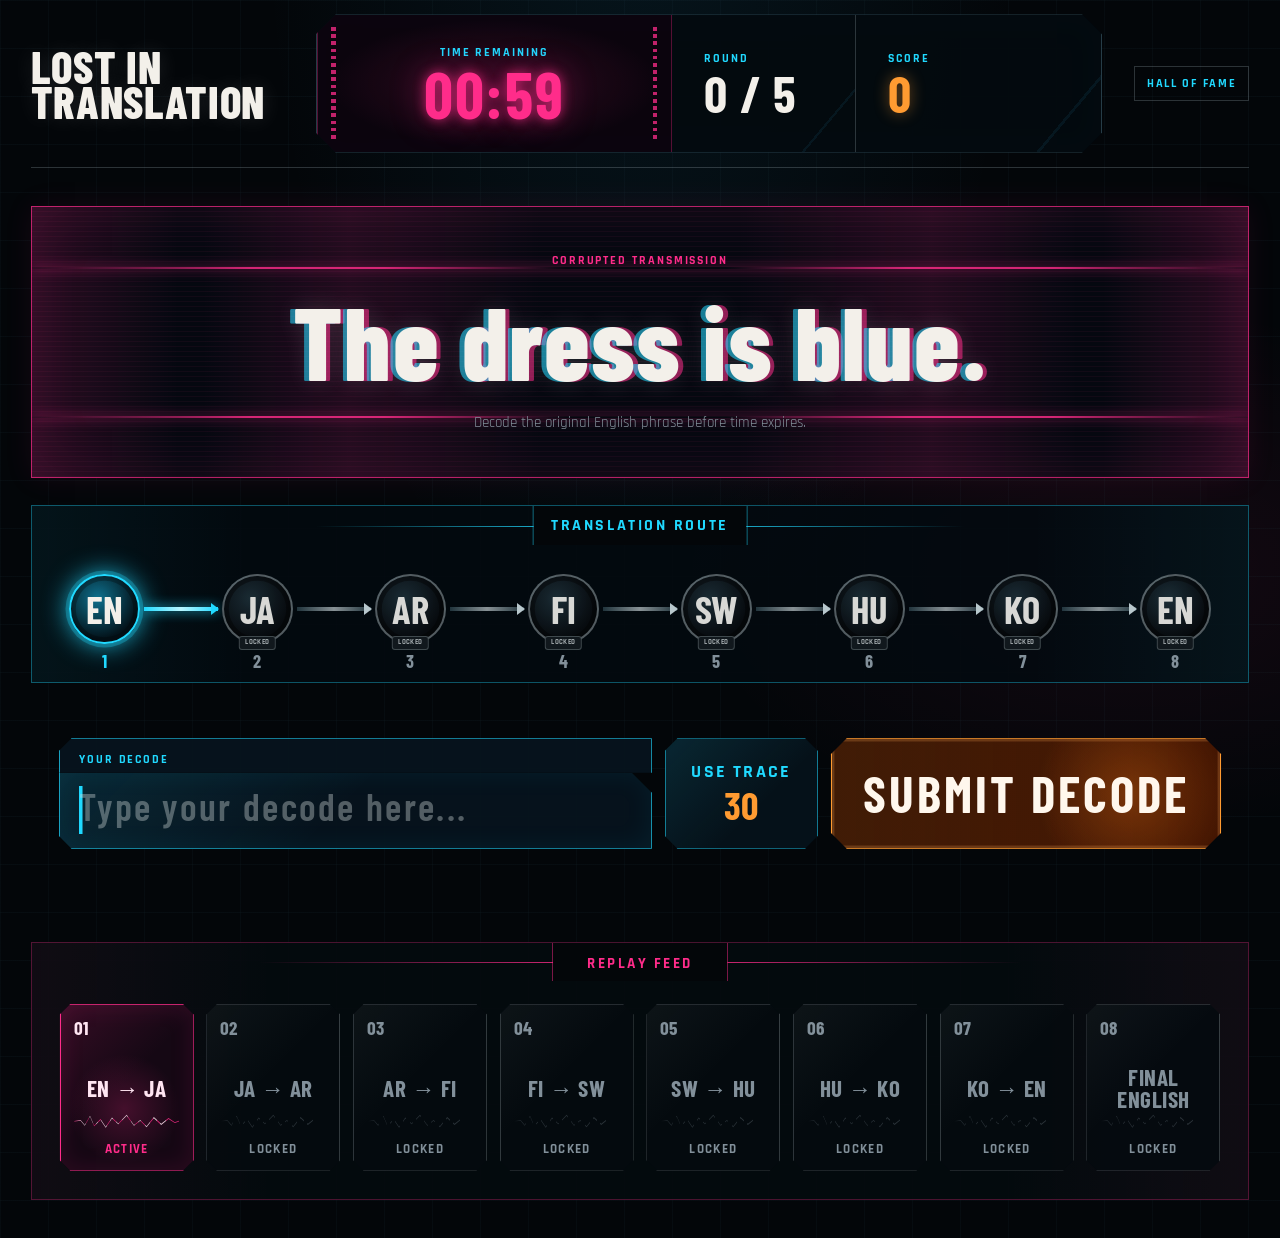
==== game_client/pages/game.html @ 87a0662b "This is the frontend of the Lost in Translation project, we will start with the backend functionalit" ====
<!DOCTYPE html>
<html lang="en">
    <head>
        <meta charset="UTF-8">
        <meta name="viewport" content="width=device-width, initial-scale=1.0">
        <title>Lost in Translation | Game</title>
        <link rel="stylesheet" href="../styles/game.css">
    </head>
    <body>
        <header class="game-header">
            <a class="game-logo" href="../../index.html">
                LOST IN <span>TRANSLATION</span>
            </a>

            <section class="hud" aria-label="Round status">
                <div class="hud-item timer">
                    <p>Time remaining</p>
                    <strong id="timer">01:00</strong>
                </div>

                <div class="hud-item">
                    <p>Round</p>
                    <strong id="round-progress">0 / 5</strong>
                </div>

                <div class="hud-item score">
                    <p>Score</p>
                    <strong id="score">0</strong>
                </div>
            </section>

            <a class="hall-link" href="hall-of-fame.html">
                Hall of Fame
            </a>
        </header>
        <main>

            <section class="transmission-panel">
                <p class="panel-label">Corrupted transmission</p>
                <h1 class="mangled-phrase">
                    The dress is blue.
                </h1>

                <p class="panel-description">
                    Decode the original English phrase before time expires.
                </p>
            </section>

            <section class="translation-route">
                <h2>Translation route</h2>

                <div class="route-nodes" role="list" aria-label="Translation route">
                    <div class="route-node active" role="listitem"><span>EN</span><small>1</small></div>
                    <span class="route-line"></span>

                    <div class="route-node" role="listitem"><span>JA</span><small>2</small></div>
                    <span class="route-line"></span>

                    <div class="route-node" role="listitem"><span>AR</span><small>3</small></div>
                    <span class="route-line"></span>

                    <div class="route-node" role="listitem"><span>FI</span><small>4</small></div>
                    <span class="route-line"></span>

                    <div class="route-node" role="listitem"><span>SW</span><small>5</small></div>
                    <span class="route-line"></span>

                    <div class="route-node" role="listitem"><span>HU</span><small>6</small></div>
                    <span class="route-line"></span>

                    <div class="route-node" role="listitem"><span>KO</span><small>7</small></div>
                    <span class="route-line"></span>

                    <div class="route-node" role="listitem"><span>EN</span><small>8</small></div>
                </div>
            </section>

            <form class="decode-console">
                <label for="guess-input">Your decode</label>

                <input
                    id="guess-input"
                    type="text"
                    maxlength="120"
                    placeholder="Type your decode here..."
                    required
                >

                <button class="hint-button" type="button">
                    Use trace <span>30</span>
                </button>

                <button class="submit-button" type="submit">
                    Submit decode
                </button>
            </form>

            <p class="feedback-message" id="feedback-message" aria-live="polite"></p>

            <section class="replay-feed">
                <div class="replay-heading">
                    <h2>Replay feed</h2>
                    <p>The full journey unlocks when the round ends.</p>
                </div>

                <div class="replay-cards" role="list" aria-label="Replay feed">
                    <article class="replay-card active" role="listitem">
                        <span class="step-number">01</span>
                        <h3>EN → JA</h3>
                        <p>Active</p>
                    </article>

                    <article class="replay-card locked" role="listitem">
                        <span class="step-number">02</span>
                        <h3>JA → AR</h3>
                        <p>Locked</p>
                    </article>

                    <article class="replay-card locked" role="listitem">
                        <span class="step-number">03</span>
                        <h3>AR → FI</h3>
                        <p>Locked</p>
                    </article>

                    <article class="replay-card locked" role="listitem">
                        <span class="step-number">04</span>
                        <h3>FI → SW</h3>
                        <p>Locked</p>
                    </article>

                    <article class="replay-card locked" role="listitem">
                        <span class="step-number">05</span>
                        <h3>SW → HU</h3>
                        <p>Locked</p>
                    </article>

                    <article class="replay-card locked" role="listitem">
                        <span class="step-number">06</span>
                        <h3>HU → KO</h3>
                        <p>Locked</p>
                    </article>

                    <article class="replay-card locked" role="listitem">
                        <span class="step-number">07</span>
                        <h3>KO → EN</h3>
                        <p>Locked</p>
                    </article>

                    <article class="replay-card locked" role="listitem">
                        <span class="step-number">08</span>
                        <h3>Final English</h3>
                        <p>Locked</p>
                    </article>
                </div>
            </section>
        </main>
        <script src="../scripts/game-page.js"></script>
    </body>
</html>
---- game_client/styles/game.css ----
@import url("https://fonts.googleapis.com/css2?family=Barlow+Condensed:wght@500;600;700;800&family=Rajdhani:wght@500;600;700&display=swap");

:root {
    --game-bg: #030609;
    --game-surface: #071018;
    --game-surface-strong: #0b1620;
    --game-border: rgba(96, 206, 245, 0.38);
    --game-border-muted: rgba(177, 192, 202, 0.24);
    --game-text: #f3f0ea;
    --game-muted: #82909a;
    --game-cyan: #20d9ff;
    --game-pink: #ff2c8a;
    --game-orange: #ff9b31;
    --game-page-width: 96rem;
    --game-gutter: clamp(1rem, 2.4vw, 2.5rem);
    --game-display: "Barlow Condensed", "Arial Narrow", sans-serif;
    --game-ui: "Rajdhani", "Segoe UI", sans-serif;
}

* {
    box-sizing: border-box;
}

html {
    min-width: 20rem;
    background: var(--game-bg);
}

body {
    min-height: 100vh;
    margin: 0;
    overflow-x: hidden;
    color: var(--game-text);
    font-family: var(--game-ui);
    background-color: var(--game-bg);
    background-image:
        linear-gradient(rgba(91, 167, 198, 0.04) 1px, transparent 1px),
        linear-gradient(90deg, rgba(91, 167, 198, 0.035) 1px, transparent 1px),
        radial-gradient(ellipse at 50% -12%, rgba(31, 158, 207, 0.1), transparent 42%),
        radial-gradient(ellipse at 88% 46%, rgba(255, 44, 138, 0.07), transparent 28%);
    background-size: 3rem 3rem, 3rem 3rem, auto, auto;
}

body::before {
    position: fixed;
    z-index: -1;
    inset: 0;
    content: "";
    pointer-events: none;
    opacity: 0.42;
    background: repeating-linear-gradient(
        0deg,
        rgba(255, 255, 255, 0.014) 0,
        rgba(255, 255, 255, 0.014) 1px,
        transparent 1px,
        transparent 4px
    );
}

a {
    color: inherit;
}

.game-header,
main {
    width: min(var(--game-page-width), calc(100% - (var(--game-gutter) * 2)));
    margin-inline: auto;
}

.game-header {
    display: grid;
    align-items: center;
    grid-template-columns: minmax(10rem, 0.9fr) minmax(31rem, 2.8fr) auto;
    gap: clamp(1rem, 2.5vw, 2.5rem);
    min-height: 10.5rem;
    padding-block: 0.9rem;
    border-bottom: 1px solid var(--game-border-muted);
}

.game-logo {
    max-width: 13rem;
    color: var(--game-text);
    font-family: var(--game-display);
    font-size: clamp(1.7rem, 3.5vw, 3.25rem);
    font-weight: 800;
    letter-spacing: 0.015em;
    line-height: 0.78;
    text-decoration: none;
    text-transform: uppercase;
    text-shadow: 0 0 1.4rem rgba(255, 255, 255, 0.12);
}

.game-logo span {
    display: block;
}

.hall-link {
    justify-self: end;
    padding: 0.55rem 0.75rem;
    border: 1px solid var(--game-border-muted);
    color: var(--game-cyan);
    font-family: var(--game-ui);
    font-size: 0.75rem;
    font-weight: 700;
    letter-spacing: 0.14em;
    text-decoration: none;
    text-transform: uppercase;
}

.hall-link:hover,
.hall-link:focus-visible {
    border-color: var(--game-cyan);
    color: var(--game-text);
}

main {
    display: grid;
    gap: clamp(1.25rem, 2.1vw, 2rem);
    padding-block: clamp(1.25rem, 3vw, 2.75rem);
}

.hud,
.transmission-panel,
.translation-route,
.decode-console,
.replay-feed {
    border: 1px solid var(--game-border-muted);
    background: rgba(4, 11, 16, 0.82);
}

.hud {
    display: grid;
    grid-template-columns: minmax(12rem, 1.45fr) minmax(7rem, 0.75fr) minmax(10rem, 1fr);
    align-self: stretch;
    overflow: hidden;
    border-color: rgba(125, 190, 216, 0.28);
    clip-path: polygon(1.25rem 0, calc(100% - 1.25rem) 0, 100% 1.25rem, 100% calc(100% - 1.25rem), calc(100% - 1.25rem) 100%, 1.25rem 100%, 0 calc(100% - 1.25rem), 0 1.25rem);
    box-shadow:
        inset 0 0 2rem rgba(21, 110, 142, 0.14),
        0 0.75rem 2rem rgba(0, 0, 0, 0.32);
}

.hud-item {
    display: grid;
    align-content: center;
    position: relative;
    min-height: 8.35rem;
    padding: 1rem clamp(1rem, 2.5vw, 2rem);
    border-right: 1px solid var(--game-border-muted);
    background:
        linear-gradient(130deg, transparent 0 82%, rgba(37, 180, 231, 0.08) 82% 83%, transparent 83%),
        rgba(3, 10, 15, 0.86);
}

.hud-item:last-child {
    border-right: 0;
}

.hud-item p,
.panel-label,
.translation-route h2,
.decode-console label,
.replay-heading h2 {
    margin: 0;
    color: var(--game-cyan);
    font-family: var(--game-ui);
    font-size: 0.75rem;
    font-weight: 700;
    letter-spacing: 0.16em;
    text-transform: uppercase;
}

.hud-item strong {
    margin-top: 0.3rem;
    color: var(--game-text);
    font-family: var(--game-display);
    font-size: clamp(2rem, 4vw, 3.25rem);
    font-weight: 700;
    letter-spacing: 0.025em;
    line-height: 0.9;
}

.timer strong {
    color: var(--game-pink);
    font-size: clamp(3rem, 5vw, 4.7rem);
    text-shadow: 0 0 0.7rem rgba(255, 44, 138, 0.72), 0 0 2.2rem rgba(255, 44, 138, 0.4);
}

.score strong {
    color: var(--game-orange);
    text-shadow: 0 0 0.9rem rgba(255, 155, 49, 0.45);
}

.timer {
    justify-items: center;
    border-inline: 1px solid rgba(255, 44, 138, 0.3);
    background:
        radial-gradient(ellipse at center, rgba(255, 44, 138, 0.16), transparent 66%),
        rgba(12, 4, 14, 0.92);
}

.timer::before,
.timer::after {
    position: absolute;
    top: 0.7rem;
    bottom: 0.7rem;
    width: 0.28rem;
    content: "";
    opacity: 0.75;
    background: repeating-linear-gradient(to bottom, var(--game-pink) 0 0.22rem, transparent 0.22rem 0.45rem);
}

.timer::before {
    left: 0.85rem;
}

.timer::after {
    right: 0.85rem;
}

.hud-item:not(.timer) p {
    color: var(--game-cyan);
}

.score {
    padding-right: clamp(1rem, 3vw, 2.8rem);
}

.transmission-panel {
    position: relative;
    overflow: hidden;
    display: grid;
    place-items: center;
    min-height: clamp(12rem, 24vw, 17rem);
    padding: clamp(1.25rem, 3vw, 2.5rem);
    border-color: rgba(255, 44, 138, 0.7);
    text-align: center;
    background:
        linear-gradient(90deg, rgba(255, 44, 138, 0.15), transparent 12%, transparent 88%, rgba(255, 44, 138, 0.15)),
        repeating-linear-gradient(0deg, rgba(255, 44, 138, 0.05) 0 1px, transparent 1px 5px),
        linear-gradient(90deg, transparent 0 14%, rgba(255, 44, 138, 0.12) 26%, transparent 42% 58%, rgba(255, 44, 138, 0.12) 74%, transparent 86% 100%),
        #050810;
    box-shadow:
        inset 0 0 3.5rem rgba(255, 44, 138, 0.1),
        0 0 1.75rem rgba(255, 44, 138, 0.08);
}

.transmission-panel::before,
.transmission-panel::after {
    position: absolute;
    z-index: 0;
    right: 0;
    left: 0;
    height: 2px;
    content: "";
    opacity: 0.82;
    background: linear-gradient(90deg, transparent, var(--game-pink) 18% 29%, transparent 44% 57%, var(--game-pink) 72% 84%, transparent);
    box-shadow: 0 0 0.7rem var(--game-pink);
}

.transmission-panel::before {
    top: 22%;
}

.transmission-panel::after {
    bottom: 22%;
}

.transmission-panel > * {
    position: relative;
    z-index: 1;
}

.panel-label {
    color: var(--game-pink);
}

.mangled-phrase {
    margin: 0.85rem 0;
    color: var(--game-text);
    font-family: var(--game-display);
    font-size: clamp(3rem, 8vw, 7.25rem);
    font-weight: 800;
    letter-spacing: 0.015em;
    line-height: 0.86;
    text-shadow:
        -0.045em 0 rgba(32, 217, 255, 0.55),
        0.045em 0 rgba(255, 44, 138, 0.55),
        0 0 1.6rem rgba(255, 255, 255, 0.14);
}

.panel-description,
.replay-heading p {
    margin: 0;
    color: var(--game-muted);
    font-size: 0.95rem;
}

.translation-route,
.decode-console,
.replay-feed {
    padding: clamp(1rem, 2.2vw, 1.75rem);
}

.decode-console {
    display: grid;
    grid-template-columns: minmax(0, 1fr) minmax(9.5rem, 0.28fr) minmax(15rem, 0.68fr);
    grid-template-rows: 2.15rem minmax(4.75rem, 1fr);
    gap: 0;
    border: 0;
    background: transparent;
}

.decode-console label {
    display: flex;
    align-items: end;
    grid-column: 1;
    grid-row: 1;
    padding: 0.65rem 1.2rem 0.35rem;
    border: 1px solid rgba(32, 217, 255, 0.72);
    border-bottom: 0;
    color: var(--game-cyan);
    background: rgba(7, 20, 29, 0.94);
    clip-path: polygon(0.8rem 0, 100% 0, 100% 100%, 0 100%, 0 0.8rem);
}

.decode-console input {
    width: 100%;
    min-width: 0;
    grid-column: 1;
    grid-row: 2;
    padding: 0.45rem 1.2rem 0.95rem;
    border: 1px solid rgba(32, 217, 255, 0.72);
    border-top: 0;
    border-radius: 0;
    outline: 0;
    color: var(--game-text);
    font-family: var(--game-display);
    font-size: clamp(1.65rem, 3vw, 2.7rem);
    font-weight: 600;
    letter-spacing: 0.06em;
    line-height: 1;
    caret-color: var(--game-cyan);
    background:
        linear-gradient(90deg, var(--game-cyan) 0 0) 1.2rem 50% / 0.22rem 64% no-repeat,
        linear-gradient(135deg, rgba(32, 217, 255, 0.11), transparent 48%),
        rgba(7, 20, 29, 0.94);
    box-shadow: inset 0 0 1.75rem rgba(32, 217, 255, 0.07);
    clip-path: polygon(0 0, calc(100% - 1.25rem) 0, 100% 1.25rem, 100% 100%, 0.8rem 100%, 0  calc(100% - 0.8rem));
}

.decode-console input::placeholder {
    color: rgba(210, 219, 219, 0.38);
    opacity: 1;
}

.decode-console input:focus {
    border-color: var(--game-cyan);
    background-color: rgba(9, 30, 42, 0.95);
    box-shadow:
        inset 0 0 1.75rem rgba(32, 217, 255, 0.13),
        0 0 1.1rem rgba(32, 217, 255, 0.16);
}

.decode-console:focus-within label {
    color: var(--game-text);
    border-color: var(--game-cyan);
}

.hint-button,
.submit-button {
    position: relative;
    display: grid;
    place-content: center;
    min-height: 100%;
    border: 1px solid transparent;
    border-radius: 0;
    font-family: var(--game-display);
    font-weight: 700;
    letter-spacing: 0.06em;
    line-height: 0.9;
    cursor: pointer;
    transition: border-color 170ms ease, box-shadow 170ms ease, color 170ms ease, transform 170ms ease;
}

.hint-button {
    grid-column: 2;
    grid-row: 1 / -1;
    margin-left: 0.8rem;
    border-color: rgba(32, 217, 255, 0.54);
    color: var(--game-cyan);
    font-family: var(--game-ui);
    font-size: clamp(0.9rem, 1.5vw, 1.15rem);
    letter-spacing: 0.12em;
    text-transform: uppercase;
    background: linear-gradient(135deg, rgba(32, 217, 255, 0.11), transparent 62%), #051119;
    clip-path: polygon(0.8rem 0, calc(100% - 0.8rem) 0, 100% 0.8rem, 100% calc(100% - 0.8rem), calc(100% - 0.8rem) 100%, 0.8rem 100%, 0 calc(100% - 0.8rem), 0 0.8rem);
}

.hint-button span {
    display: block;
    margin-top: 0.45rem;
    color: var(--game-orange);
    font-family: var(--game-display);
    font-size: clamp(2rem, 3vw, 3rem);
    letter-spacing: 0.02em;
}

.submit-button {
    grid-column: 3;
    grid-row: 1 / -1;
    margin-left: 0.8rem;
    border-color: var(--game-orange);
    color: #fff7ed;
    font-size: clamp(2rem, 4vw, 3.55rem);
    text-transform: uppercase;
    background:
        radial-gradient(circle at 77% 50%, rgba(255, 126, 24, 0.28), transparent 31%),
        linear-gradient(90deg, rgba(255, 115, 17, 0.16), rgba(81, 25, 1, 0.76)),
        #1c0b04;
    box-shadow:
        inset 0 0 0 0.15rem rgba(255, 170, 82, 0.22),
        0 0 1.1rem rgba(255, 123, 25, 0.36);
    clip-path: polygon(1rem 0, calc(100% - 1rem) 0, 100% 1rem, 100% calc(100% - 1rem), calc(100% - 1rem) 100%, 1rem 100%, 0 calc(100% - 1rem), 0 1rem);
}

.hint-button:hover,
.hint-button:focus-visible {
    border-color: var(--game-cyan);
    box-shadow: 0 0 1.25rem rgba(32, 217, 255, 0.22);
    transform: translateY(-0.13rem);
}

.submit-button:hover,
.submit-button:focus-visible {
    border-color: #ffd19f;
    color: #ffffff;
    box-shadow:
        inset 0 0 0 0.15rem rgba(255, 210, 165, 0.4),
        0 0 1.75rem rgba(255, 123, 25, 0.58);
    transform: translateY(-0.13rem);
}

.hint-button:disabled,
.submit-button:disabled {
    cursor: not-allowed;
    opacity: 0.42;
    box-shadow: none;
    transform: none;
}

.feedback-message {
    min-height: 1.4rem;
    margin: -0.65rem 0 0;
    color: var(--game-muted);
    font-size: 0.92rem;
    font-weight: 600;
    letter-spacing: 0.04em;
    text-align: center;
}

.feedback-message[data-status="success"] {
    color: #7ff1c6;
}

.feedback-message[data-status="error"] {
    color: var(--game-pink);
}

.replay-feed {
    position: relative;
    overflow: hidden;
    padding-top: clamp(3.25rem, 4.75vw, 4.25rem);
    border-color: rgba(255, 44, 138, 0.28);
    background:
        linear-gradient(90deg, rgba(255, 44, 138, 0.05), transparent 20% 80%, rgba(255, 44, 138, 0.05)),
        rgba(4, 10, 14, 0.9);
}

.replay-heading {
    position: absolute;
    top: 0;
    left: 50%;
    z-index: 1;
    min-width: 11rem;
    padding: 0.65rem 1rem 0.5rem;
    border-inline: 1px solid rgba(255, 44, 138, 0.47);
    text-align: center;
    transform: translateX(-50%);
    background: var(--game-bg);
}

.replay-heading::before,
.replay-heading::after {
    position: absolute;
    top: 50%;
    width: min(23vw, 20rem);
    height: 1px;
    content: "";
    background: linear-gradient(90deg, transparent, rgba(255, 44, 138, 0.78));
}

.replay-heading::before {
    right: 100%;
}

.replay-heading::after {
    left: 100%;
    transform: scaleX(-1);
}

.replay-heading h2 {
    color: var(--game-pink);
    font-size: clamp(0.8rem, 1.2vw, 1rem);
}

.replay-heading p {
    display: none;
}

.replay-cards {
    display: grid;
    grid-template-columns: repeat(8, minmax(0, 1fr));
    gap: clamp(0.45rem, 1vw, 0.85rem);
}

.replay-card {
    position: relative;
    display: grid;
    align-content: space-between;
    min-height: clamp(9rem, 13vw, 11.5rem);
    padding: 0.8rem clamp(0.55rem, 1vw, 0.9rem);
    overflow: hidden;
    border: 1px solid rgba(185, 195, 198, 0.25);
    color: var(--game-muted);
    background:
        linear-gradient(135deg, rgba(181, 201, 206, 0.05), transparent 45%),
        rgba(5, 11, 15, 0.9);
    clip-path: polygon(0.65rem 0, calc(100% - 0.65rem) 0, 100% 0.65rem, 100% calc(100% - 0.65rem), calc(100% - 0.65rem) 100%, 0.65rem 100%, 0 calc(100% - 0.65rem), 0 0.65rem);
    transition: border-color 170ms ease, box-shadow 170ms ease, color 170ms ease, transform 170ms ease;
}

.replay-card::after {
    position: absolute;
    right: 0.85rem;
    bottom: 2.45rem;
    left: 0.85rem;
    height: 1.15rem;
    content: "";
    opacity: 0.3;
    background:
        linear-gradient(90deg, transparent, currentColor 8% 11%, transparent 11% 14%, currentColor 14% 18%, transparent 18% 21%, currentColor 21% 23%, transparent 23% 26%, currentColor 26% 31%, transparent 31% 34%, currentColor 34% 37%, transparent 37% 40%, currentColor 40% 43%, transparent 43% 46%, currentColor 46% 51%, transparent 51% 54%, currentColor 54% 58%, transparent 58% 61%, currentColor 61% 64%, transparent 64% 68%, currentColor 68% 72%, transparent 72% 75%, currentColor 75% 79%, transparent 79% 82%, currentColor 82% 88%, transparent 88%);
    clip-path: polygon(0 49%, 6% 43%, 10% 70%, 15% 20%, 19% 73%, 25% 38%, 30% 80%, 36% 30%, 42% 62%, 50% 15%, 57% 70%, 63% 43%, 69% 78%, 76% 27%, 83% 64%, 90% 32%, 96% 55%, 100% 48%, 100% 52%, 96% 60%, 90% 38%, 83% 71%, 76% 34%, 69% 83%, 63% 48%, 57% 75%, 50% 20%, 42% 67%, 36% 35%, 30% 85%, 25% 43%, 19% 78%, 15% 25%, 10% 75%, 6% 48%, 0 52%);
}

.replay-card:hover {
    border-color: rgba(32, 217, 255, 0.53);
    color: #b4c6cc;
    transform: translateY(-0.16rem);
}

.step-number {
    position: relative;
    z-index: 1;
    color: currentColor;
    font-family: var(--game-display);
    font-size: clamp(0.9rem, 1.5vw, 1.3rem);
    font-weight: 700;
    line-height: 1;
}

.replay-card h3,
.replay-card p {
    position: relative;
    z-index: 1;
    margin: 0;
    font-family: var(--game-display);
    font-weight: 700;
    text-transform: uppercase;
}

.replay-card h3 {
    align-self: center;
    color: currentColor;
    font-size: clamp(1rem, 1.8vw, 1.55rem);
    letter-spacing: 0.02em;
    line-height: 0.95;
    text-align: center;
}

.replay-card p {
    align-self: end;
    color: currentColor;
    font-family: var(--game-ui);
    font-size: clamp(0.65rem, 1vw, 0.82rem);
    letter-spacing: 0.1em;
    text-align: center;
}

.replay-card.active {
    border-color: var(--game-pink);
    color: #ffe5f2;
    background:
        radial-gradient(circle at 48% 63%, rgba(255, 44, 138, 0.2), transparent 44%),
        linear-gradient(135deg, rgba(255, 44, 138, 0.14), transparent 48%),
        #150814;
    box-shadow:
        inset 0 0 1.5rem rgba(255, 44, 138, 0.12),
        0 0 1.25rem rgba(255, 44, 138, 0.44);
}

.replay-card.active::after {
    opacity: 0.86;
    background-color: var(--game-pink);
    box-shadow: 0 0 0.7rem var(--game-pink);
}

.replay-card.active p {
    color: var(--game-pink);
}

.replay-card.revealed {
    border-color: rgba(32, 217, 255, 0.44);
    color: #bcebf2;
    background:
        radial-gradient(circle at 50% 60%, rgba(32, 217, 255, 0.09), transparent 46%),
        #061217;
}

.replay-card.revealed::after {
    opacity: 0.58;
    background-color: var(--game-cyan);
    box-shadow: 0 0 0.55rem rgba(32, 217, 255, 0.58);
}

.replay-card.revealed p {
    color: var(--game-cyan);
}

.translation-route {
    position: relative;
    overflow-x: auto;
    overflow-y: hidden;
    padding-top: clamp(2.8rem, 4.2vw, 3.75rem);
    border-color: rgba(32, 217, 255, 0.36);
    background:
        linear-gradient(90deg, rgba(32, 217, 255, 0.05), transparent 18% 82%, rgba(32, 217, 255, 0.05)),
        rgba(3, 10, 15, 0.88);
}

.translation-route h2 {
    position: absolute;
    top: 0;
    left: 50%;
    z-index: 1;
    min-width: 13rem;
    margin: 0;
    padding: 0.55rem 1.1rem;
    border-inline: 1px solid rgba(32, 217, 255, 0.48);
    color: var(--game-cyan);
    font-size: clamp(0.8rem, 1.3vw, 1rem);
    text-align: center;
    transform: translateX(-50%);
    background: var(--game-bg);
}

.translation-route h2::before,
.translation-route h2::after {
    position: absolute;
    top: 50%;
    width: min(17vw, 14rem);
    height: 1px;
    content: "";
    background: linear-gradient(90deg, transparent, rgba(32, 217, 255, 0.75));
}

.translation-route h2::before {
    right: 100%;
}

.translation-route h2::after {
    left: 100%;
    transform: scaleX(-1);
}

.route-nodes {
    display: flex;
    align-items: center;
    justify-content: center;
    min-width: max-content;
    padding: 0.85rem 0.6rem 0.65rem;
}

.route-node {
    position: relative;
    display: grid;
    place-items: center;
    flex: 0 0 clamp(3.65rem, 5.5vw, 5.25rem);
    width: clamp(3.65rem, 5.5vw, 5.25rem);
    aspect-ratio: 1;
    border: 2px solid rgba(187, 202, 208, 0.42);
    border-radius: 50%;
    color: #d8d8d5;
    font-family: var(--game-display);
    font-size: clamp(1.75rem, 3vw, 2.8rem);
    font-weight: 700;
    line-height: 1;
    background: radial-gradient(circle at 40% 34%, rgba(36, 57, 67, 0.72), #070b0f 66%);
    box-shadow: inset 0 0 0 0.3rem rgba(0, 0, 0, 0.38);
}

.route-node.active {
    border-color: var(--game-cyan);
    color: var(--game-text);
    background: radial-gradient(circle at 40% 34%, rgba(16, 123, 154, 0.9), #03141c 67%);
    box-shadow:
        inset 0 0 0 0.3rem rgba(0, 0, 0, 0.28),
        0 0 0 0.22rem rgba(32, 217, 255, 0.28),
        0 0 1.65rem rgba(32, 217, 255, 0.9);
}

.route-node small {
    position: absolute;
    top: calc(100% + 0.6rem);
    left: 50%;
    color: var(--game-muted);
    font-family: var(--game-display);
    font-size: 1.15rem;
    font-weight: 700;
    line-height: 1;
    transform: translateX(-50%);
}

.route-node.active small {
    color: var(--game-cyan);
}

.route-node:not(.active)::after {
    position: absolute;
    top: calc(100% - 0.4rem);
    left: 50%;
    padding: 0.18rem 0.3rem;
    border: 1px solid rgba(187, 202, 208, 0.27);
    border-radius: 0.2rem;
    color: #a5acaf;
    content: "LOCKED";
    font-family: var(--game-ui);
    font-size: 0.42rem;
    font-weight: 700;
    letter-spacing: 0.07em;
    line-height: 1;
    transform: translateX(-50%);
    background: #11181d;
}

.route-line {
    position: relative;
    flex: 1 1 clamp(1.25rem, 3.1vw, 3.9rem);
    min-width: 1.25rem;
    height: 0.22rem;
    margin-inline: 0.25rem;
    background: linear-gradient(90deg, rgba(86, 128, 141, 0.36), rgba(218, 229, 232, 0.62), rgba(86, 128, 141, 0.36));
}

.route-line::after {
    position: absolute;
    top: 50%;
    right: -0.05rem;
    width: 0;
    height: 0;
    content: "";
    transform: translateY(-50%);
    border-top: 0.42rem solid transparent;
    border-bottom: 0.42rem solid transparent;
    border-left: 0.52rem solid #b8c8cd;
}

.route-node.active + .route-line {
    background: linear-gradient(90deg, var(--game-cyan), #b8f6ff, var(--game-cyan));
    box-shadow: 0 0 0.7rem rgba(32, 217, 255, 0.92);
}

.route-node.active + .route-line::after {
    border-left-color: var(--game-cyan);
}

.route-node.revealed {
    border-color: rgba(32, 217, 255, 0.56);
    color: #b7effa;
    background: radial-gradient(circle at 40% 34%, rgba(12, 80, 100, 0.85), #061218 67%);
    box-shadow: inset 0 0 0 0.3rem rgba(0, 0, 0, 0.28), 0 0 0.85rem rgba(32, 217, 255, 0.16);
}

.route-node.revealed::after {
    border-color: rgba(32, 217, 255, 0.42);
    color: #9ceafa;
    content: "TRACED";
    background: #06171f;
}

@media (max-width: 60rem) {
    .game-header {
        grid-template-columns: 1fr auto;
    }

    .hud {
        grid-column: 1 / -1;
        grid-row: 2;
    }
}

:focus-visible {
    outline: 2px solid var(--game-cyan);
    outline-offset: 3px;
}

@media (max-width: 42rem) {
    .game-header {
        grid-template-columns: 1fr auto;
        gap: 0.75rem;
        min-height: 5.5rem;
        padding-block: 1rem;
    }

    .hud {
        grid-column: 1 / -1;
        grid-row: 2;
        grid-template-columns: 1.25fr 0.85fr 1fr;
        clip-path: none;
    }

    .hud-item {
        min-height: 5.5rem;
        padding: 0.8rem;
    }

    .hud-item p {
        font-size: 0.62rem;
        letter-spacing: 0.08em;
    }

    .hud-item strong {
        font-size: clamp(1.75rem, 9vw, 2.25rem);
    }

    .timer strong {
        font-size: clamp(2.5rem, 13vw, 3.4rem);
    }

    .timer::before,
    .timer::after {
        display: none;
    }

    .translation-route h2::before,
    .translation-route h2::after {
        display: none;
    }

    .route-nodes {
        justify-content: flex-start;
        scroll-snap-type: x proximity;
    }

    .route-node {
        scroll-snap-align: center;
    }

    .replay-feed {
        overflow-x: auto;
        overflow-y: hidden;
    }

    .replay-heading::before,
    .replay-heading::after {
        display: none;
    }

    .replay-cards {
        grid-template-columns: repeat(8, minmax(8rem, 1fr));
        min-width: max-content;
        scroll-snap-type: x proximity;
    }

    .replay-card {
        scroll-snap-align: start;
    }

    .decode-console {
        grid-template-columns: repeat(2, minmax(0, 1fr));
        grid-template-rows: 2.1rem 4.5rem 4.4rem;
        gap: 0.65rem;
    }

    .decode-console label,
    .decode-console input {
        grid-column: 1 / -1;
    }

    .decode-console label {
        grid-row: 1;
    }

    .decode-console input {
        grid-row: 2;
    }

    .hint-button,
    .submit-button {
        grid-row: 3;
        margin-left: 0;
    }

    .hint-button {
        grid-column: 1;
    }

    .submit-button {
        grid-column: 2;
        font-size: clamp(1.65rem, 7vw, 2.25rem);
    }
}

@media (prefers-reduced-motion: reduce) {
    *,
    *::before,
    *::after {
        scroll-behavior: auto !important;
        transition-duration: 0.01ms !important;
    }
}
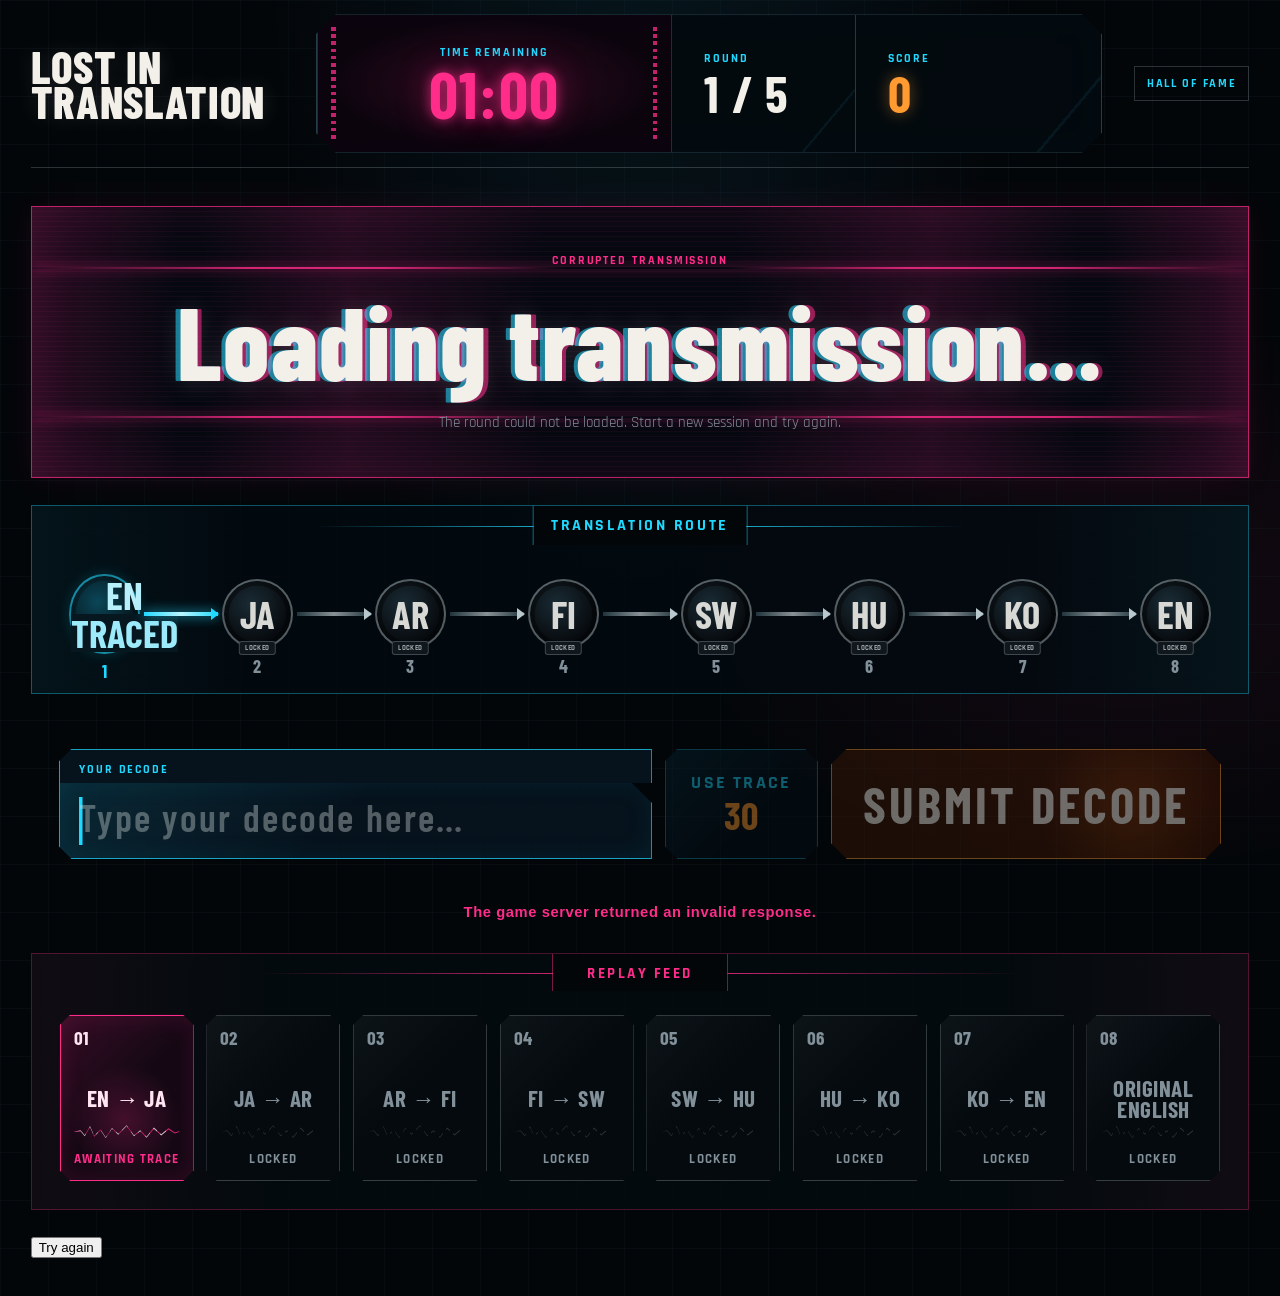
==== commit 6fb1c4d9: "Restoring the missing updated files that I had, as in the JavaScript files, and the Hall of Fame HTM" ====
--- a/game_client/pages/game.html
+++ b/game_client/pages/game.html
@@ -8,152 +8,62 @@
     </head>
     <body>
         <header class="game-header">
-            <a class="game-logo" href="../../index.html">
-                LOST IN <span>TRANSLATION</span>
-            </a>
-
+            <a class="game-logo" href="../../index.html">LOST IN <span>TRANSLATION</span></a>
             <section class="hud" aria-label="Round status">
-                <div class="hud-item timer">
-                    <p>Time remaining</p>
-                    <strong id="timer">01:00</strong>
-                </div>
-
-                <div class="hud-item">
-                    <p>Round</p>
-                    <strong id="round-progress">0 / 5</strong>
-                </div>
-
-                <div class="hud-item score">
-                    <p>Score</p>
-                    <strong id="score">0</strong>
-                </div>
+                <div class="hud-item timer"><p>Time remaining</p><strong id="timer">01:00</strong></div>
+                <div class="hud-item"><p>Round</p><strong id="round-progress">0 / 5</strong></div>
+                <div class="hud-item score"><p>Score</p><strong id="score">0</strong></div>
             </section>
-
-            <a class="hall-link" href="hall-of-fame.html">
-                Hall of Fame
-            </a>
+            <a class="hall-link" href="hall-of-fame.html">Hall of Fame</a>
         </header>
         <main>
-
             <section class="transmission-panel">
                 <p class="panel-label">Corrupted transmission</p>
-                <h1 class="mangled-phrase">
-                    The dress is blue.
-                </h1>
-
-                <p class="panel-description">
-                    Decode the original English phrase before time expires.
-                </p>
+                <h1 class="mangled-phrase" id="mangled-phrase">Loading transmission…</h1>
+                <p class="panel-description" id="panel-description">Preparing a new translation chain.</p>
             </section>
-
             <section class="translation-route">
                 <h2>Translation route</h2>
-
                 <div class="route-nodes" role="list" aria-label="Translation route">
-                    <div class="route-node active" role="listitem"><span>EN</span><small>1</small></div>
-                    <span class="route-line"></span>
-
-                    <div class="route-node" role="listitem"><span>JA</span><small>2</small></div>
-                    <span class="route-line"></span>
-
-                    <div class="route-node" role="listitem"><span>AR</span><small>3</small></div>
-                    <span class="route-line"></span>
-
-                    <div class="route-node" role="listitem"><span>FI</span><small>4</small></div>
-                    <span class="route-line"></span>
-
-                    <div class="route-node" role="listitem"><span>SW</span><small>5</small></div>
-                    <span class="route-line"></span>
-
-                    <div class="route-node" role="listitem"><span>HU</span><small>6</small></div>
-                    <span class="route-line"></span>
-
-                    <div class="route-node" role="listitem"><span>KO</span><small>7</small></div>
-                    <span class="route-line"></span>
-
+                    <div class="route-node active revealed" role="listitem"><span>EN</span><small>1</small></div><span class="route-line"></span>
+                    <div class="route-node" role="listitem"><span>JA</span><small>2</small></div><span class="route-line"></span>
+                    <div class="route-node" role="listitem"><span>AR</span><small>3</small></div><span class="route-line"></span>
+                    <div class="route-node" role="listitem"><span>FI</span><small>4</small></div><span class="route-line"></span>
+                    <div class="route-node" role="listitem"><span>SW</span><small>5</small></div><span class="route-line"></span>
+                    <div class="route-node" role="listitem"><span>HU</span><small>6</small></div><span class="route-line"></span>
+                    <div class="route-node" role="listitem"><span>KO</span><small>7</small></div><span class="route-line"></span>
                     <div class="route-node" role="listitem"><span>EN</span><small>8</small></div>
                 </div>
             </section>
-
             <form class="decode-console">
                 <label for="guess-input">Your decode</label>
-
-                <input
-                    id="guess-input"
-                    type="text"
-                    maxlength="120"
-                    placeholder="Type your decode here..."
-                    required
-                >
-
-                <button class="hint-button" type="button">
-                    Use trace <span>30</span>
-                </button>
-
-                <button class="submit-button" type="submit">
-                    Submit decode
-                </button>
+                <input id="guess-input" type="text" maxlength="120" placeholder="Type your decode here…" required>
+                <button class="hint-button" type="button">Use trace <span>30</span></button>
+                <button class="submit-button" type="submit">Submit decode</button>
             </form>
-
-            <p class="feedback-message" id="feedback-message" aria-live="polite"></p>
-
+            <p class="feedback-message" id="feedback-message" aria-live="polite" data-status="info"></p>
             <section class="replay-feed">
-                <div class="replay-heading">
-                    <h2>Replay feed</h2>
-                    <p>The full journey unlocks when the round ends.</p>
-                </div>
-
+                <div class="replay-heading"><h2>Replay feed</h2><p>The full journey unlocks when the round ends.</p></div>
                 <div class="replay-cards" role="list" aria-label="Replay feed">
-                    <article class="replay-card active" role="listitem">
-                        <span class="step-number">01</span>
-                        <h3>EN → JA</h3>
-                        <p>Active</p>
-                    </article>
-
-                    <article class="replay-card locked" role="listitem">
-                        <span class="step-number">02</span>
-                        <h3>JA → AR</h3>
-                        <p>Locked</p>
-                    </article>
-
-                    <article class="replay-card locked" role="listitem">
-                        <span class="step-number">03</span>
-                        <h3>AR → FI</h3>
-                        <p>Locked</p>
-                    </article>
-
-                    <article class="replay-card locked" role="listitem">
-                        <span class="step-number">04</span>
-                        <h3>FI → SW</h3>
-                        <p>Locked</p>
-                    </article>
-
-                    <article class="replay-card locked" role="listitem">
-                        <span class="step-number">05</span>
-                        <h3>SW → HU</h3>
-                        <p>Locked</p>
-                    </article>
-
-                    <article class="replay-card locked" role="listitem">
-                        <span class="step-number">06</span>
-                        <h3>HU → KO</h3>
-                        <p>Locked</p>
-                    </article>
-
-                    <article class="replay-card locked" role="listitem">
-                        <span class="step-number">07</span>
-                        <h3>KO → EN</h3>
-                        <p>Locked</p>
-                    </article>
-
-                    <article class="replay-card locked" role="listitem">
-                        <span class="step-number">08</span>
-                        <h3>Final English</h3>
-                        <p>Locked</p>
-                    </article>
+                    <article class="replay-card active" role="listitem"><span class="step-number">01</span><h3>EN → JA</h3><p>Awaiting trace</p></article>
+                    <article class="replay-card locked" role="listitem"><span class="step-number">02</span><h3>JA → AR</h3><p>Locked</p></article>
+                    <article class="replay-card locked" role="listitem"><span class="step-number">03</span><h3>AR → FI</h3><p>Locked</p></article>
+                    <article class="replay-card locked" role="listitem"><span class="step-number">04</span><h3>FI → SW</h3><p>Locked</p></article>
+                    <article class="replay-card locked" role="listitem"><span class="step-number">05</span><h3>SW → HU</h3><p>Locked</p></article>
+                    <article class="replay-card locked" role="listitem"><span class="step-number">06</span><h3>HU → KO</h3><p>Locked</p></article>
+                    <article class="replay-card locked" role="listitem"><span class="step-number">07</span><h3>KO → EN</h3><p>Locked</p></article>
+                    <article class="replay-card locked" role="listitem"><span class="step-number">08</span><h3>Original English</h3><p>Locked</p></article>
                 </div>
             </section>
+            <div class="round-action" id="round-action" aria-live="polite"></div>
         </main>
+        <script src="../scripts/api.js"></script>
+        <script src="../scripts/user.js"></script>
+        <script src="../scripts/score.js"></script>
+        <script src="../scripts/reveal.js"></script>
+        <script src="../scripts/hint.js"></script>
+        <script src="../scripts/round.js"></script>
+        <script src="../scripts/submit.js"></script>
         <script src="../scripts/game-page.js"></script>
     </body>
 </html>
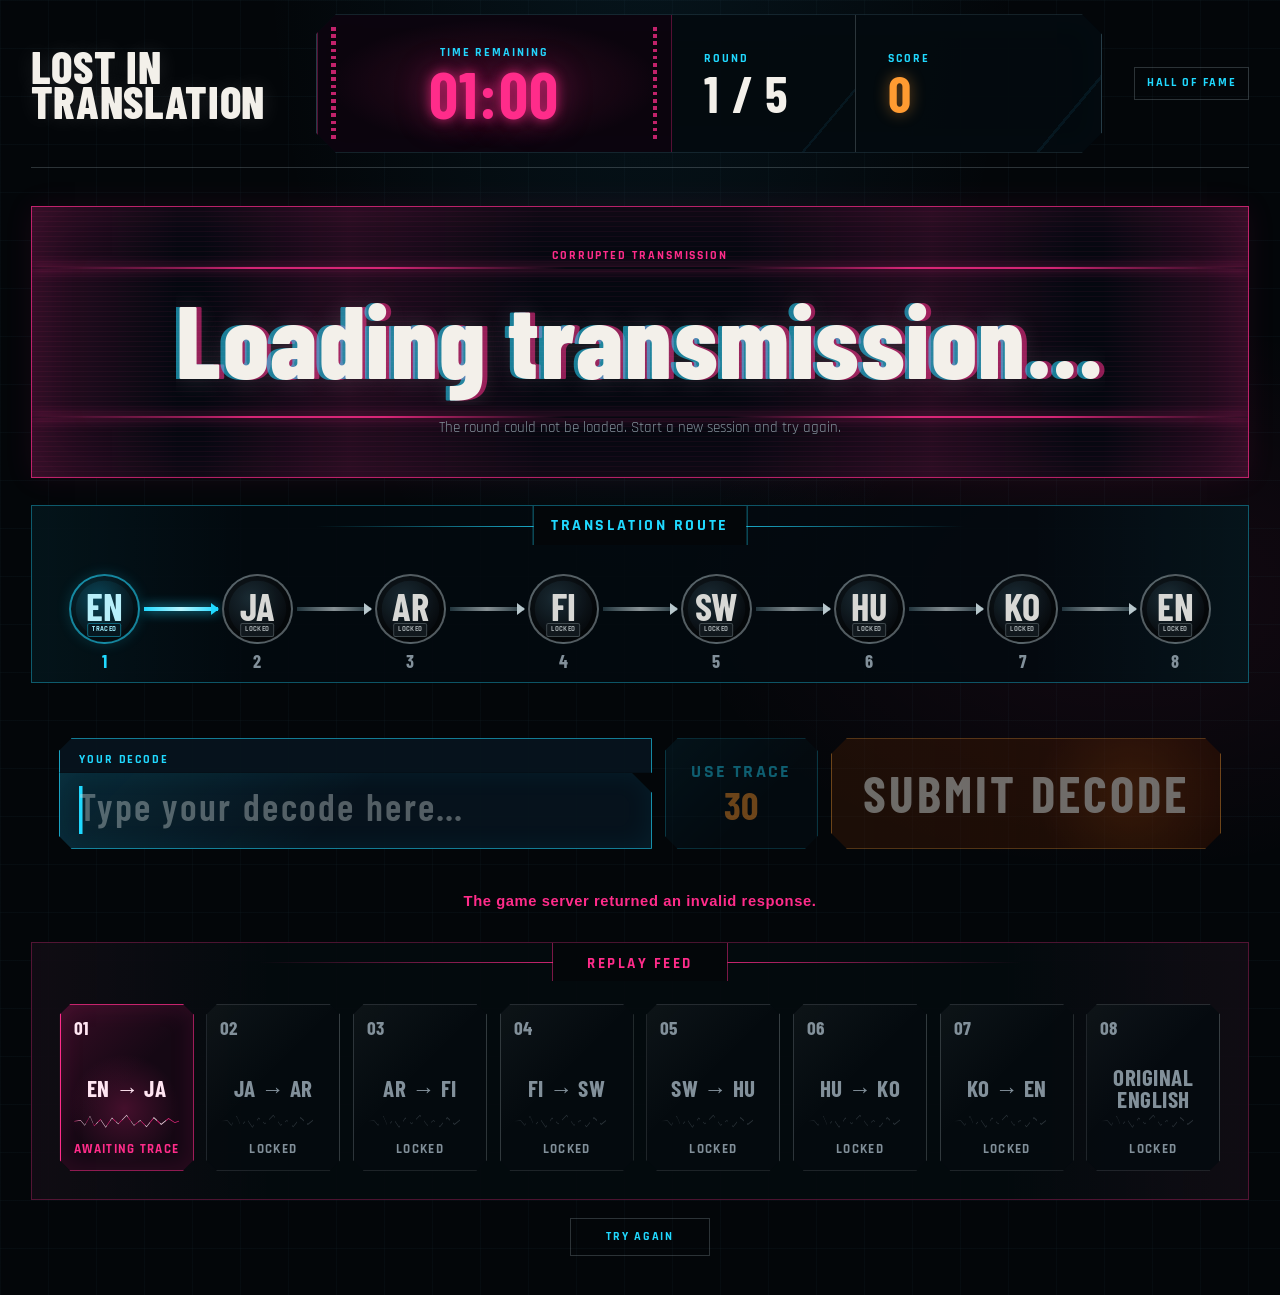
==== commit 9dbb9e4d: "Fixing up the UI of the code, splitting game, landing page, and hall of fame sections so that the an" ====
--- a/game_client/pages/game.html
+++ b/game_client/pages/game.html
@@ -19,7 +19,7 @@
         <main>
             <section class="transmission-panel">
                 <p class="panel-label">Corrupted transmission</p>
-                <h1 class="mangled-phrase" id="mangled-phrase">Loading transmission…</h1>
+                <h1 class="mangled-phrase signal-acquired" id="mangled-phrase" data-text="Loading transmission…">Loading transmission…</h1>
                 <p class="panel-description" id="panel-description">Preparing a new translation chain.</p>
             </section>
             <section class="translation-route">
--- a/game_client/styles/game.css
+++ b/game_client/styles/game.css
@@ -1,931 +1,10 @@
 @import url("https://fonts.googleapis.com/css2?family=Barlow+Condensed:wght@500;600;700;800&family=Rajdhani:wght@500;600;700&display=swap");
 
-:root {
-    --game-bg: #030609;
-    --game-surface: #071018;
-    --game-surface-strong: #0b1620;
-    --game-border: rgba(96, 206, 245, 0.38);
-    --game-border-muted: rgba(177, 192, 202, 0.24);
-    --game-text: #f3f0ea;
-    --game-muted: #82909a;
-    --game-cyan: #20d9ff;
-    --game-pink: #ff2c8a;
-    --game-orange: #ff9b31;
-    --game-page-width: 96rem;
-    --game-gutter: clamp(1rem, 2.4vw, 2.5rem);
-    --game-display: "Barlow Condensed", "Arial Narrow", sans-serif;
-    --game-ui: "Rajdhani", "Segoe UI", sans-serif;
-}
-
-* {
-    box-sizing: border-box;
-}
-
-html {
-    min-width: 20rem;
-    background: var(--game-bg);
-}
-
-body {
-    min-height: 100vh;
-    margin: 0;
-    overflow-x: hidden;
-    color: var(--game-text);
-    font-family: var(--game-ui);
-    background-color: var(--game-bg);
-    background-image:
-        linear-gradient(rgba(91, 167, 198, 0.04) 1px, transparent 1px),
-        linear-gradient(90deg, rgba(91, 167, 198, 0.035) 1px, transparent 1px),
-        radial-gradient(ellipse at 50% -12%, rgba(31, 158, 207, 0.1), transparent 42%),
-        radial-gradient(ellipse at 88% 46%, rgba(255, 44, 138, 0.07), transparent 28%);
-    background-size: 3rem 3rem, 3rem 3rem, auto, auto;
-}
-
-body::before {
-    position: fixed;
-    z-index: -1;
-    inset: 0;
-    content: "";
-    pointer-events: none;
-    opacity: 0.42;
-    background: repeating-linear-gradient(
-        0deg,
-        rgba(255, 255, 255, 0.014) 0,
-        rgba(255, 255, 255, 0.014) 1px,
-        transparent 1px,
-        transparent 4px
-    );
-}
-
-a {
-    color: inherit;
-}
-
-.game-header,
-main {
-    width: min(var(--game-page-width), calc(100% - (var(--game-gutter) * 2)));
-    margin-inline: auto;
-}
-
-.game-header {
-    display: grid;
-    align-items: center;
-    grid-template-columns: minmax(10rem, 0.9fr) minmax(31rem, 2.8fr) auto;
-    gap: clamp(1rem, 2.5vw, 2.5rem);
-    min-height: 10.5rem;
-    padding-block: 0.9rem;
-    border-bottom: 1px solid var(--game-border-muted);
-}
-
-.game-logo {
-    max-width: 13rem;
-    color: var(--game-text);
-    font-family: var(--game-display);
-    font-size: clamp(1.7rem, 3.5vw, 3.25rem);
-    font-weight: 800;
-    letter-spacing: 0.015em;
-    line-height: 0.78;
-    text-decoration: none;
-    text-transform: uppercase;
-    text-shadow: 0 0 1.4rem rgba(255, 255, 255, 0.12);
-}
-
-.game-logo span {
-    display: block;
-}
-
-.hall-link {
-    justify-self: end;
-    padding: 0.55rem 0.75rem;
-    border: 1px solid var(--game-border-muted);
-    color: var(--game-cyan);
-    font-family: var(--game-ui);
-    font-size: 0.75rem;
-    font-weight: 700;
-    letter-spacing: 0.14em;
-    text-decoration: none;
-    text-transform: uppercase;
-}
-
-.hall-link:hover,
-.hall-link:focus-visible {
-    border-color: var(--game-cyan);
-    color: var(--game-text);
-}
-
-main {
-    display: grid;
-    gap: clamp(1.25rem, 2.1vw, 2rem);
-    padding-block: clamp(1.25rem, 3vw, 2.75rem);
-}
-
-.hud,
-.transmission-panel,
-.translation-route,
-.decode-console,
-.replay-feed {
-    border: 1px solid var(--game-border-muted);
-    background: rgba(4, 11, 16, 0.82);
-}
-
-.hud {
-    display: grid;
-    grid-template-columns: minmax(12rem, 1.45fr) minmax(7rem, 0.75fr) minmax(10rem, 1fr);
-    align-self: stretch;
-    overflow: hidden;
-    border-color: rgba(125, 190, 216, 0.28);
-    clip-path: polygon(1.25rem 0, calc(100% - 1.25rem) 0, 100% 1.25rem, 100% calc(100% - 1.25rem), calc(100% - 1.25rem) 100%, 1.25rem 100%, 0 calc(100% - 1.25rem), 0 1.25rem);
-    box-shadow:
-        inset 0 0 2rem rgba(21, 110, 142, 0.14),
-        0 0.75rem 2rem rgba(0, 0, 0, 0.32);
-}
-
-.hud-item {
-    display: grid;
-    align-content: center;
-    position: relative;
-    min-height: 8.35rem;
-    padding: 1rem clamp(1rem, 2.5vw, 2rem);
-    border-right: 1px solid var(--game-border-muted);
-    background:
-        linear-gradient(130deg, transparent 0 82%, rgba(37, 180, 231, 0.08) 82% 83%, transparent 83%),
-        rgba(3, 10, 15, 0.86);
-}
-
-.hud-item:last-child {
-    border-right: 0;
-}
-
-.hud-item p,
-.panel-label,
-.translation-route h2,
-.decode-console label,
-.replay-heading h2 {
-    margin: 0;
-    color: var(--game-cyan);
-    font-family: var(--game-ui);
-    font-size: 0.75rem;
-    font-weight: 700;
-    letter-spacing: 0.16em;
-    text-transform: uppercase;
-}
-
-.hud-item strong {
-    margin-top: 0.3rem;
-    color: var(--game-text);
-    font-family: var(--game-display);
-    font-size: clamp(2rem, 4vw, 3.25rem);
-    font-weight: 700;
-    letter-spacing: 0.025em;
-    line-height: 0.9;
-}
-
-.timer strong {
-    color: var(--game-pink);
-    font-size: clamp(3rem, 5vw, 4.7rem);
-    text-shadow: 0 0 0.7rem rgba(255, 44, 138, 0.72), 0 0 2.2rem rgba(255, 44, 138, 0.4);
-}
-
-.score strong {
-    color: var(--game-orange);
-    text-shadow: 0 0 0.9rem rgba(255, 155, 49, 0.45);
-}
-
-.timer {
-    justify-items: center;
-    border-inline: 1px solid rgba(255, 44, 138, 0.3);
-    background:
-        radial-gradient(ellipse at center, rgba(255, 44, 138, 0.16), transparent 66%),
-        rgba(12, 4, 14, 0.92);
-}
-
-.timer::before,
-.timer::after {
-    position: absolute;
-    top: 0.7rem;
-    bottom: 0.7rem;
-    width: 0.28rem;
-    content: "";
-    opacity: 0.75;
-    background: repeating-linear-gradient(to bottom, var(--game-pink) 0 0.22rem, transparent 0.22rem 0.45rem);
-}
-
-.timer::before {
-    left: 0.85rem;
-}
-
-.timer::after {
-    right: 0.85rem;
-}
-
-.hud-item:not(.timer) p {
-    color: var(--game-cyan);
-}
-
-.score {
-    padding-right: clamp(1rem, 3vw, 2.8rem);
-}
-
-.transmission-panel {
-    position: relative;
-    overflow: hidden;
-    display: grid;
-    place-items: center;
-    min-height: clamp(12rem, 24vw, 17rem);
-    padding: clamp(1.25rem, 3vw, 2.5rem);
-    border-color: rgba(255, 44, 138, 0.7);
-    text-align: center;
-    background:
-        linear-gradient(90deg, rgba(255, 44, 138, 0.15), transparent 12%, transparent 88%, rgba(255, 44, 138, 0.15)),
-        repeating-linear-gradient(0deg, rgba(255, 44, 138, 0.05) 0 1px, transparent 1px 5px),
-        linear-gradient(90deg, transparent 0 14%, rgba(255, 44, 138, 0.12) 26%, transparent 42% 58%, rgba(255, 44, 138, 0.12) 74%, transparent 86% 100%),
-        #050810;
-    box-shadow:
-        inset 0 0 3.5rem rgba(255, 44, 138, 0.1),
-        0 0 1.75rem rgba(255, 44, 138, 0.08);
-}
-
-.transmission-panel::before,
-.transmission-panel::after {
-    position: absolute;
-    z-index: 0;
-    right: 0;
-    left: 0;
-    height: 2px;
-    content: "";
-    opacity: 0.82;
-    background: linear-gradient(90deg, transparent, var(--game-pink) 18% 29%, transparent 44% 57%, var(--game-pink) 72% 84%, transparent);
-    box-shadow: 0 0 0.7rem var(--game-pink);
-}
-
-.transmission-panel::before {
-    top: 22%;
-}
-
-.transmission-panel::after {
-    bottom: 22%;
-}
-
-.transmission-panel > * {
-    position: relative;
-    z-index: 1;
-}
-
-.panel-label {
-    color: var(--game-pink);
-}
-
-.mangled-phrase {
-    margin: 0.85rem 0;
-    color: var(--game-text);
-    font-family: var(--game-display);
-    font-size: clamp(3rem, 8vw, 7.25rem);
-    font-weight: 800;
-    letter-spacing: 0.015em;
-    line-height: 0.86;
-    text-shadow:
-        -0.045em 0 rgba(32, 217, 255, 0.55),
-        0.045em 0 rgba(255, 44, 138, 0.55),
-        0 0 1.6rem rgba(255, 255, 255, 0.14);
-}
-
-.panel-description,
-.replay-heading p {
-    margin: 0;
-    color: var(--game-muted);
-    font-size: 0.95rem;
-}
-
-.translation-route,
-.decode-console,
-.replay-feed {
-    padding: clamp(1rem, 2.2vw, 1.75rem);
-}
-
-.decode-console {
-    display: grid;
-    grid-template-columns: minmax(0, 1fr) minmax(9.5rem, 0.28fr) minmax(15rem, 0.68fr);
-    grid-template-rows: 2.15rem minmax(4.75rem, 1fr);
-    gap: 0;
-    border: 0;
-    background: transparent;
-}
-
-.decode-console label {
-    display: flex;
-    align-items: end;
-    grid-column: 1;
-    grid-row: 1;
-    padding: 0.65rem 1.2rem 0.35rem;
-    border: 1px solid rgba(32, 217, 255, 0.72);
-    border-bottom: 0;
-    color: var(--game-cyan);
-    background: rgba(7, 20, 29, 0.94);
-    clip-path: polygon(0.8rem 0, 100% 0, 100% 100%, 0 100%, 0 0.8rem);
-}
-
-.decode-console input {
-    width: 100%;
-    min-width: 0;
-    grid-column: 1;
-    grid-row: 2;
-    padding: 0.45rem 1.2rem 0.95rem;
-    border: 1px solid rgba(32, 217, 255, 0.72);
-    border-top: 0;
-    border-radius: 0;
-    outline: 0;
-    color: var(--game-text);
-    font-family: var(--game-display);
-    font-size: clamp(1.65rem, 3vw, 2.7rem);
-    font-weight: 600;
-    letter-spacing: 0.06em;
-    line-height: 1;
-    caret-color: var(--game-cyan);
-    background:
-        linear-gradient(90deg, var(--game-cyan) 0 0) 1.2rem 50% / 0.22rem 64% no-repeat,
-        linear-gradient(135deg, rgba(32, 217, 255, 0.11), transparent 48%),
-        rgba(7, 20, 29, 0.94);
-    box-shadow: inset 0 0 1.75rem rgba(32, 217, 255, 0.07);
-    clip-path: polygon(0 0, calc(100% - 1.25rem) 0, 100% 1.25rem, 100% 100%, 0.8rem 100%, 0  calc(100% - 0.8rem));
-}
-
-.decode-console input::placeholder {
-    color: rgba(210, 219, 219, 0.38);
-    opacity: 1;
-}
-
-.decode-console input:focus {
-    border-color: var(--game-cyan);
-    background-color: rgba(9, 30, 42, 0.95);
-    box-shadow:
-        inset 0 0 1.75rem rgba(32, 217, 255, 0.13),
-        0 0 1.1rem rgba(32, 217, 255, 0.16);
-}
-
-.decode-console:focus-within label {
-    color: var(--game-text);
-    border-color: var(--game-cyan);
-}
-
-.hint-button,
-.submit-button {
-    position: relative;
-    display: grid;
-    place-content: center;
-    min-height: 100%;
-    border: 1px solid transparent;
-    border-radius: 0;
-    font-family: var(--game-display);
-    font-weight: 700;
-    letter-spacing: 0.06em;
-    line-height: 0.9;
-    cursor: pointer;
-    transition: border-color 170ms ease, box-shadow 170ms ease, color 170ms ease, transform 170ms ease;
-}
-
-.hint-button {
-    grid-column: 2;
-    grid-row: 1 / -1;
-    margin-left: 0.8rem;
-    border-color: rgba(32, 217, 255, 0.54);
-    color: var(--game-cyan);
-    font-family: var(--game-ui);
-    font-size: clamp(0.9rem, 1.5vw, 1.15rem);
-    letter-spacing: 0.12em;
-    text-transform: uppercase;
-    background: linear-gradient(135deg, rgba(32, 217, 255, 0.11), transparent 62%), #051119;
-    clip-path: polygon(0.8rem 0, calc(100% - 0.8rem) 0, 100% 0.8rem, 100% calc(100% - 0.8rem), calc(100% - 0.8rem) 100%, 0.8rem 100%, 0 calc(100% - 0.8rem), 0 0.8rem);
-}
-
-.hint-button span {
-    display: block;
-    margin-top: 0.45rem;
-    color: var(--game-orange);
-    font-family: var(--game-display);
-    font-size: clamp(2rem, 3vw, 3rem);
-    letter-spacing: 0.02em;
-}
-
-.submit-button {
-    grid-column: 3;
-    grid-row: 1 / -1;
-    margin-left: 0.8rem;
-    border-color: var(--game-orange);
-    color: #fff7ed;
-    font-size: clamp(2rem, 4vw, 3.55rem);
-    text-transform: uppercase;
-    background:
-        radial-gradient(circle at 77% 50%, rgba(255, 126, 24, 0.28), transparent 31%),
-        linear-gradient(90deg, rgba(255, 115, 17, 0.16), rgba(81, 25, 1, 0.76)),
-        #1c0b04;
-    box-shadow:
-        inset 0 0 0 0.15rem rgba(255, 170, 82, 0.22),
-        0 0 1.1rem rgba(255, 123, 25, 0.36);
-    clip-path: polygon(1rem 0, calc(100% - 1rem) 0, 100% 1rem, 100% calc(100% - 1rem), calc(100% - 1rem) 100%, 1rem 100%, 0 calc(100% - 1rem), 0 1rem);
-}
-
-.hint-button:hover,
-.hint-button:focus-visible {
-    border-color: var(--game-cyan);
-    box-shadow: 0 0 1.25rem rgba(32, 217, 255, 0.22);
-    transform: translateY(-0.13rem);
-}
-
-.submit-button:hover,
-.submit-button:focus-visible {
-    border-color: #ffd19f;
-    color: #ffffff;
-    box-shadow:
-        inset 0 0 0 0.15rem rgba(255, 210, 165, 0.4),
-        0 0 1.75rem rgba(255, 123, 25, 0.58);
-    transform: translateY(-0.13rem);
-}
-
-.hint-button:disabled,
-.submit-button:disabled {
-    cursor: not-allowed;
-    opacity: 0.42;
-    box-shadow: none;
-    transform: none;
-}
-
-.feedback-message {
-    min-height: 1.4rem;
-    margin: -0.65rem 0 0;
-    color: var(--game-muted);
-    font-size: 0.92rem;
-    font-weight: 600;
-    letter-spacing: 0.04em;
-    text-align: center;
-}
-
-.feedback-message[data-status="success"] {
-    color: #7ff1c6;
-}
-
-.feedback-message[data-status="error"] {
-    color: var(--game-pink);
-}
-
-.replay-feed {
-    position: relative;
-    overflow: hidden;
-    padding-top: clamp(3.25rem, 4.75vw, 4.25rem);
-    border-color: rgba(255, 44, 138, 0.28);
-    background:
-        linear-gradient(90deg, rgba(255, 44, 138, 0.05), transparent 20% 80%, rgba(255, 44, 138, 0.05)),
-        rgba(4, 10, 14, 0.9);
-}
-
-.replay-heading {
-    position: absolute;
-    top: 0;
-    left: 50%;
-    z-index: 1;
-    min-width: 11rem;
-    padding: 0.65rem 1rem 0.5rem;
-    border-inline: 1px solid rgba(255, 44, 138, 0.47);
-    text-align: center;
-    transform: translateX(-50%);
-    background: var(--game-bg);
-}
-
-.replay-heading::before,
-.replay-heading::after {
-    position: absolute;
-    top: 50%;
-    width: min(23vw, 20rem);
-    height: 1px;
-    content: "";
-    background: linear-gradient(90deg, transparent, rgba(255, 44, 138, 0.78));
-}
-
-.replay-heading::before {
-    right: 100%;
-}
-
-.replay-heading::after {
-    left: 100%;
-    transform: scaleX(-1);
-}
-
-.replay-heading h2 {
-    color: var(--game-pink);
-    font-size: clamp(0.8rem, 1.2vw, 1rem);
-}
-
-.replay-heading p {
-    display: none;
-}
-
-.replay-cards {
-    display: grid;
-    grid-template-columns: repeat(8, minmax(0, 1fr));
-    gap: clamp(0.45rem, 1vw, 0.85rem);
-}
-
-.replay-card {
-    position: relative;
-    display: grid;
-    align-content: space-between;
-    min-height: clamp(9rem, 13vw, 11.5rem);
-    padding: 0.8rem clamp(0.55rem, 1vw, 0.9rem);
-    overflow: hidden;
-    border: 1px solid rgba(185, 195, 198, 0.25);
-    color: var(--game-muted);
-    background:
-        linear-gradient(135deg, rgba(181, 201, 206, 0.05), transparent 45%),
-        rgba(5, 11, 15, 0.9);
-    clip-path: polygon(0.65rem 0, calc(100% - 0.65rem) 0, 100% 0.65rem, 100% calc(100% - 0.65rem), calc(100% - 0.65rem) 100%, 0.65rem 100%, 0 calc(100% - 0.65rem), 0 0.65rem);
-    transition: border-color 170ms ease, box-shadow 170ms ease, color 170ms ease, transform 170ms ease;
-}
-
-.replay-card::after {
-    position: absolute;
-    right: 0.85rem;
-    bottom: 2.45rem;
-    left: 0.85rem;
-    height: 1.15rem;
-    content: "";
-    opacity: 0.3;
-    background:
-        linear-gradient(90deg, transparent, currentColor 8% 11%, transparent 11% 14%, currentColor 14% 18%, transparent 18% 21%, currentColor 21% 23%, transparent 23% 26%, currentColor 26% 31%, transparent 31% 34%, currentColor 34% 37%, transparent 37% 40%, currentColor 40% 43%, transparent 43% 46%, currentColor 46% 51%, transparent 51% 54%, currentColor 54% 58%, transparent 58% 61%, currentColor 61% 64%, transparent 64% 68%, currentColor 68% 72%, transparent 72% 75%, currentColor 75% 79%, transparent 79% 82%, currentColor 82% 88%, transparent 88%);
-    clip-path: polygon(0 49%, 6% 43%, 10% 70%, 15% 20%, 19% 73%, 25% 38%, 30% 80%, 36% 30%, 42% 62%, 50% 15%, 57% 70%, 63% 43%, 69% 78%, 76% 27%, 83% 64%, 90% 32%, 96% 55%, 100% 48%, 100% 52%, 96% 60%, 90% 38%, 83% 71%, 76% 34%, 69% 83%, 63% 48%, 57% 75%, 50% 20%, 42% 67%, 36% 35%, 30% 85%, 25% 43%, 19% 78%, 15% 25%, 10% 75%, 6% 48%, 0 52%);
-}
-
-.replay-card:hover {
-    border-color: rgba(32, 217, 255, 0.53);
-    color: #b4c6cc;
-    transform: translateY(-0.16rem);
-}
-
-.step-number {
-    position: relative;
-    z-index: 1;
-    color: currentColor;
-    font-family: var(--game-display);
-    font-size: clamp(0.9rem, 1.5vw, 1.3rem);
-    font-weight: 700;
-    line-height: 1;
-}
-
-.replay-card h3,
-.replay-card p {
-    position: relative;
-    z-index: 1;
-    margin: 0;
-    font-family: var(--game-display);
-    font-weight: 700;
-    text-transform: uppercase;
-}
-
-.replay-card h3 {
-    align-self: center;
-    color: currentColor;
-    font-size: clamp(1rem, 1.8vw, 1.55rem);
-    letter-spacing: 0.02em;
-    line-height: 0.95;
-    text-align: center;
-}
-
-.replay-card p {
-    align-self: end;
-    color: currentColor;
-    font-family: var(--game-ui);
-    font-size: clamp(0.65rem, 1vw, 0.82rem);
-    letter-spacing: 0.1em;
-    text-align: center;
-}
-
-.replay-card.active {
-    border-color: var(--game-pink);
-    color: #ffe5f2;
-    background:
-        radial-gradient(circle at 48% 63%, rgba(255, 44, 138, 0.2), transparent 44%),
-        linear-gradient(135deg, rgba(255, 44, 138, 0.14), transparent 48%),
-        #150814;
-    box-shadow:
-        inset 0 0 1.5rem rgba(255, 44, 138, 0.12),
-        0 0 1.25rem rgba(255, 44, 138, 0.44);
-}
-
-.replay-card.active::after {
-    opacity: 0.86;
-    background-color: var(--game-pink);
-    box-shadow: 0 0 0.7rem var(--game-pink);
-}
-
-.replay-card.active p {
-    color: var(--game-pink);
-}
-
-.replay-card.revealed {
-    border-color: rgba(32, 217, 255, 0.44);
-    color: #bcebf2;
-    background:
-        radial-gradient(circle at 50% 60%, rgba(32, 217, 255, 0.09), transparent 46%),
-        #061217;
-}
-
-.replay-card.revealed::after {
-    opacity: 0.58;
-    background-color: var(--game-cyan);
-    box-shadow: 0 0 0.55rem rgba(32, 217, 255, 0.58);
-}
-
-.replay-card.revealed p {
-    color: var(--game-cyan);
-}
-
-.translation-route {
-    position: relative;
-    overflow-x: auto;
-    overflow-y: hidden;
-    padding-top: clamp(2.8rem, 4.2vw, 3.75rem);
-    border-color: rgba(32, 217, 255, 0.36);
-    background:
-        linear-gradient(90deg, rgba(32, 217, 255, 0.05), transparent 18% 82%, rgba(32, 217, 255, 0.05)),
-        rgba(3, 10, 15, 0.88);
-}
-
-.translation-route h2 {
-    position: absolute;
-    top: 0;
-    left: 50%;
-    z-index: 1;
-    min-width: 13rem;
-    margin: 0;
-    padding: 0.55rem 1.1rem;
-    border-inline: 1px solid rgba(32, 217, 255, 0.48);
-    color: var(--game-cyan);
-    font-size: clamp(0.8rem, 1.3vw, 1rem);
-    text-align: center;
-    transform: translateX(-50%);
-    background: var(--game-bg);
-}
-
-.translation-route h2::before,
-.translation-route h2::after {
-    position: absolute;
-    top: 50%;
-    width: min(17vw, 14rem);
-    height: 1px;
-    content: "";
-    background: linear-gradient(90deg, transparent, rgba(32, 217, 255, 0.75));
-}
-
-.translation-route h2::before {
-    right: 100%;
-}
-
-.translation-route h2::after {
-    left: 100%;
-    transform: scaleX(-1);
-}
-
-.route-nodes {
-    display: flex;
-    align-items: center;
-    justify-content: center;
-    min-width: max-content;
-    padding: 0.85rem 0.6rem 0.65rem;
-}
-
-.route-node {
-    position: relative;
-    display: grid;
-    place-items: center;
-    flex: 0 0 clamp(3.65rem, 5.5vw, 5.25rem);
-    width: clamp(3.65rem, 5.5vw, 5.25rem);
-    aspect-ratio: 1;
-    border: 2px solid rgba(187, 202, 208, 0.42);
-    border-radius: 50%;
-    color: #d8d8d5;
-    font-family: var(--game-display);
-    font-size: clamp(1.75rem, 3vw, 2.8rem);
-    font-weight: 700;
-    line-height: 1;
-    background: radial-gradient(circle at 40% 34%, rgba(36, 57, 67, 0.72), #070b0f 66%);
-    box-shadow: inset 0 0 0 0.3rem rgba(0, 0, 0, 0.38);
-}
-
-.route-node.active {
-    border-color: var(--game-cyan);
-    color: var(--game-text);
-    background: radial-gradient(circle at 40% 34%, rgba(16, 123, 154, 0.9), #03141c 67%);
-    box-shadow:
-        inset 0 0 0 0.3rem rgba(0, 0, 0, 0.28),
-        0 0 0 0.22rem rgba(32, 217, 255, 0.28),
-        0 0 1.65rem rgba(32, 217, 255, 0.9);
-}
-
-.route-node small {
-    position: absolute;
-    top: calc(100% + 0.6rem);
-    left: 50%;
-    color: var(--game-muted);
-    font-family: var(--game-display);
-    font-size: 1.15rem;
-    font-weight: 700;
-    line-height: 1;
-    transform: translateX(-50%);
-}
-
-.route-node.active small {
-    color: var(--game-cyan);
-}
-
-.route-node:not(.active)::after {
-    position: absolute;
-    top: calc(100% - 0.4rem);
-    left: 50%;
-    padding: 0.18rem 0.3rem;
-    border: 1px solid rgba(187, 202, 208, 0.27);
-    border-radius: 0.2rem;
-    color: #a5acaf;
-    content: "LOCKED";
-    font-family: var(--game-ui);
-    font-size: 0.42rem;
-    font-weight: 700;
-    letter-spacing: 0.07em;
-    line-height: 1;
-    transform: translateX(-50%);
-    background: #11181d;
-}
-
-.route-line {
-    position: relative;
-    flex: 1 1 clamp(1.25rem, 3.1vw, 3.9rem);
-    min-width: 1.25rem;
-    height: 0.22rem;
-    margin-inline: 0.25rem;
-    background: linear-gradient(90deg, rgba(86, 128, 141, 0.36), rgba(218, 229, 232, 0.62), rgba(86, 128, 141, 0.36));
-}
-
-.route-line::after {
-    position: absolute;
-    top: 50%;
-    right: -0.05rem;
-    width: 0;
-    height: 0;
-    content: "";
-    transform: translateY(-50%);
-    border-top: 0.42rem solid transparent;
-    border-bottom: 0.42rem solid transparent;
-    border-left: 0.52rem solid #b8c8cd;
-}
-
-.route-node.active + .route-line {
-    background: linear-gradient(90deg, var(--game-cyan), #b8f6ff, var(--game-cyan));
-    box-shadow: 0 0 0.7rem rgba(32, 217, 255, 0.92);
-}
-
-.route-node.active + .route-line::after {
-    border-left-color: var(--game-cyan);
-}
-
-.route-node.revealed {
-    border-color: rgba(32, 217, 255, 0.56);
-    color: #b7effa;
-    background: radial-gradient(circle at 40% 34%, rgba(12, 80, 100, 0.85), #061218 67%);
-    box-shadow: inset 0 0 0 0.3rem rgba(0, 0, 0, 0.28), 0 0 0.85rem rgba(32, 217, 255, 0.16);
-}
-
-.route-node.revealed::after {
-    border-color: rgba(32, 217, 255, 0.42);
-    color: #9ceafa;
-    content: "TRACED";
-    background: #06171f;
-}
-
-@media (max-width: 60rem) {
-    .game-header {
-        grid-template-columns: 1fr auto;
-    }
-
-    .hud {
-        grid-column: 1 / -1;
-        grid-row: 2;
-    }
-}
-
-:focus-visible {
-    outline: 2px solid var(--game-cyan);
-    outline-offset: 3px;
-}
-
-@media (max-width: 42rem) {
-    .game-header {
-        grid-template-columns: 1fr auto;
-        gap: 0.75rem;
-        min-height: 5.5rem;
-        padding-block: 1rem;
-    }
-
-    .hud {
-        grid-column: 1 / -1;
-        grid-row: 2;
-        grid-template-columns: 1.25fr 0.85fr 1fr;
-        clip-path: none;
-    }
-
-    .hud-item {
-        min-height: 5.5rem;
-        padding: 0.8rem;
-    }
-
-    .hud-item p {
-        font-size: 0.62rem;
-        letter-spacing: 0.08em;
-    }
-
-    .hud-item strong {
-        font-size: clamp(1.75rem, 9vw, 2.25rem);
-    }
-
-    .timer strong {
-        font-size: clamp(2.5rem, 13vw, 3.4rem);
-    }
-
-    .timer::before,
-    .timer::after {
-        display: none;
-    }
-
-    .translation-route h2::before,
-    .translation-route h2::after {
-        display: none;
-    }
-
-    .route-nodes {
-        justify-content: flex-start;
-        scroll-snap-type: x proximity;
-    }
-
-    .route-node {
-        scroll-snap-align: center;
-    }
-
-    .replay-feed {
-        overflow-x: auto;
-        overflow-y: hidden;
-    }
-
-    .replay-heading::before,
-    .replay-heading::after {
-        display: none;
-    }
-
-    .replay-cards {
-        grid-template-columns: repeat(8, minmax(8rem, 1fr));
-        min-width: max-content;
-        scroll-snap-type: x proximity;
-    }
-
-    .replay-card {
-        scroll-snap-align: start;
-    }
-
-    .decode-console {
-        grid-template-columns: repeat(2, minmax(0, 1fr));
-        grid-template-rows: 2.1rem 4.5rem 4.4rem;
-        gap: 0.65rem;
-    }
-
-    .decode-console label,
-    .decode-console input {
-        grid-column: 1 / -1;
-    }
-
-    .decode-console label {
-        grid-row: 1;
-    }
-
-    .decode-console input {
-        grid-row: 2;
-    }
-
-    .hint-button,
-    .submit-button {
-        grid-row: 3;
-        margin-left: 0;
-    }
-
-    .hint-button {
-        grid-column: 1;
-    }
-
-    .submit-button {
-        grid-column: 2;
-        font-size: clamp(1.65rem, 7vw, 2.25rem);
-    }
-}
-
-@media (prefers-reduced-motion: reduce) {
-    *,
-    *::before,
-    *::after {
-        scroll-behavior: auto !important;
-        transition-duration: 0.01ms !important;
-    }
-}
+/* Small entry point: each visual system lives in a focused stylesheet. */
+@import url("./game-shell.css");
+@import url("./game-transmission.css");
+@import url("./game-console.css");
+@import url("./game-replay.css");
+@import url("./game-route.css");
+@import url("./game-animations.css");
+@import url("./game-responsive.css");
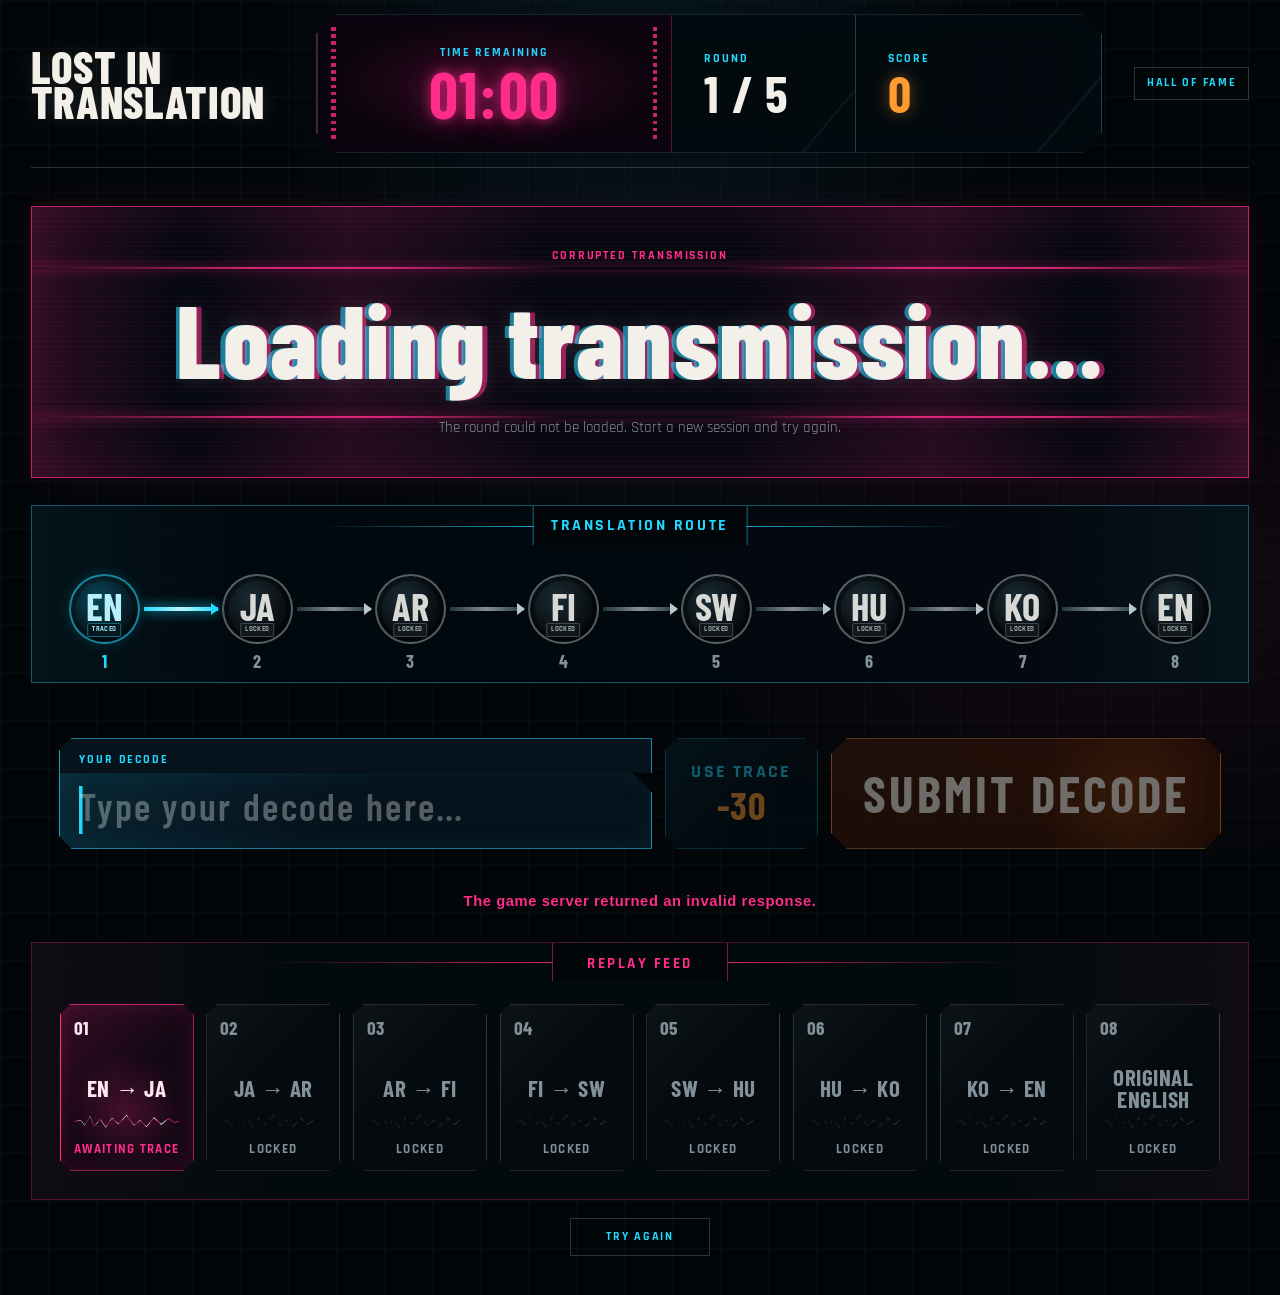
==== commit efab108b: "Adding a score card on the landing page, enhancing the animations on the landing page and the hall o" ====
--- a/game_client/pages/game.html
+++ b/game_client/pages/game.html
@@ -38,7 +38,7 @@
             <form class="decode-console">
                 <label for="guess-input">Your decode</label>
                 <input id="guess-input" type="text" maxlength="120" placeholder="Type your decode here…" required>
-                <button class="hint-button" type="button">Use trace <span>30</span></button>
+                <button class="hint-button" type="button">Use trace <span>-30</span></button>
                 <button class="submit-button" type="submit">Submit decode</button>
             </form>
             <p class="feedback-message" id="feedback-message" aria-live="polite" data-status="info"></p>
--- a/game_client/styles/game.css
+++ b/game_client/styles/game.css
@@ -6,5 +6,5 @@
 @import url("./game-console.css");
 @import url("./game-replay.css");
 @import url("./game-route.css");
-@import url("./game-animations.css");
+@import url("./game-animations.css"); 
 @import url("./game-responsive.css");
